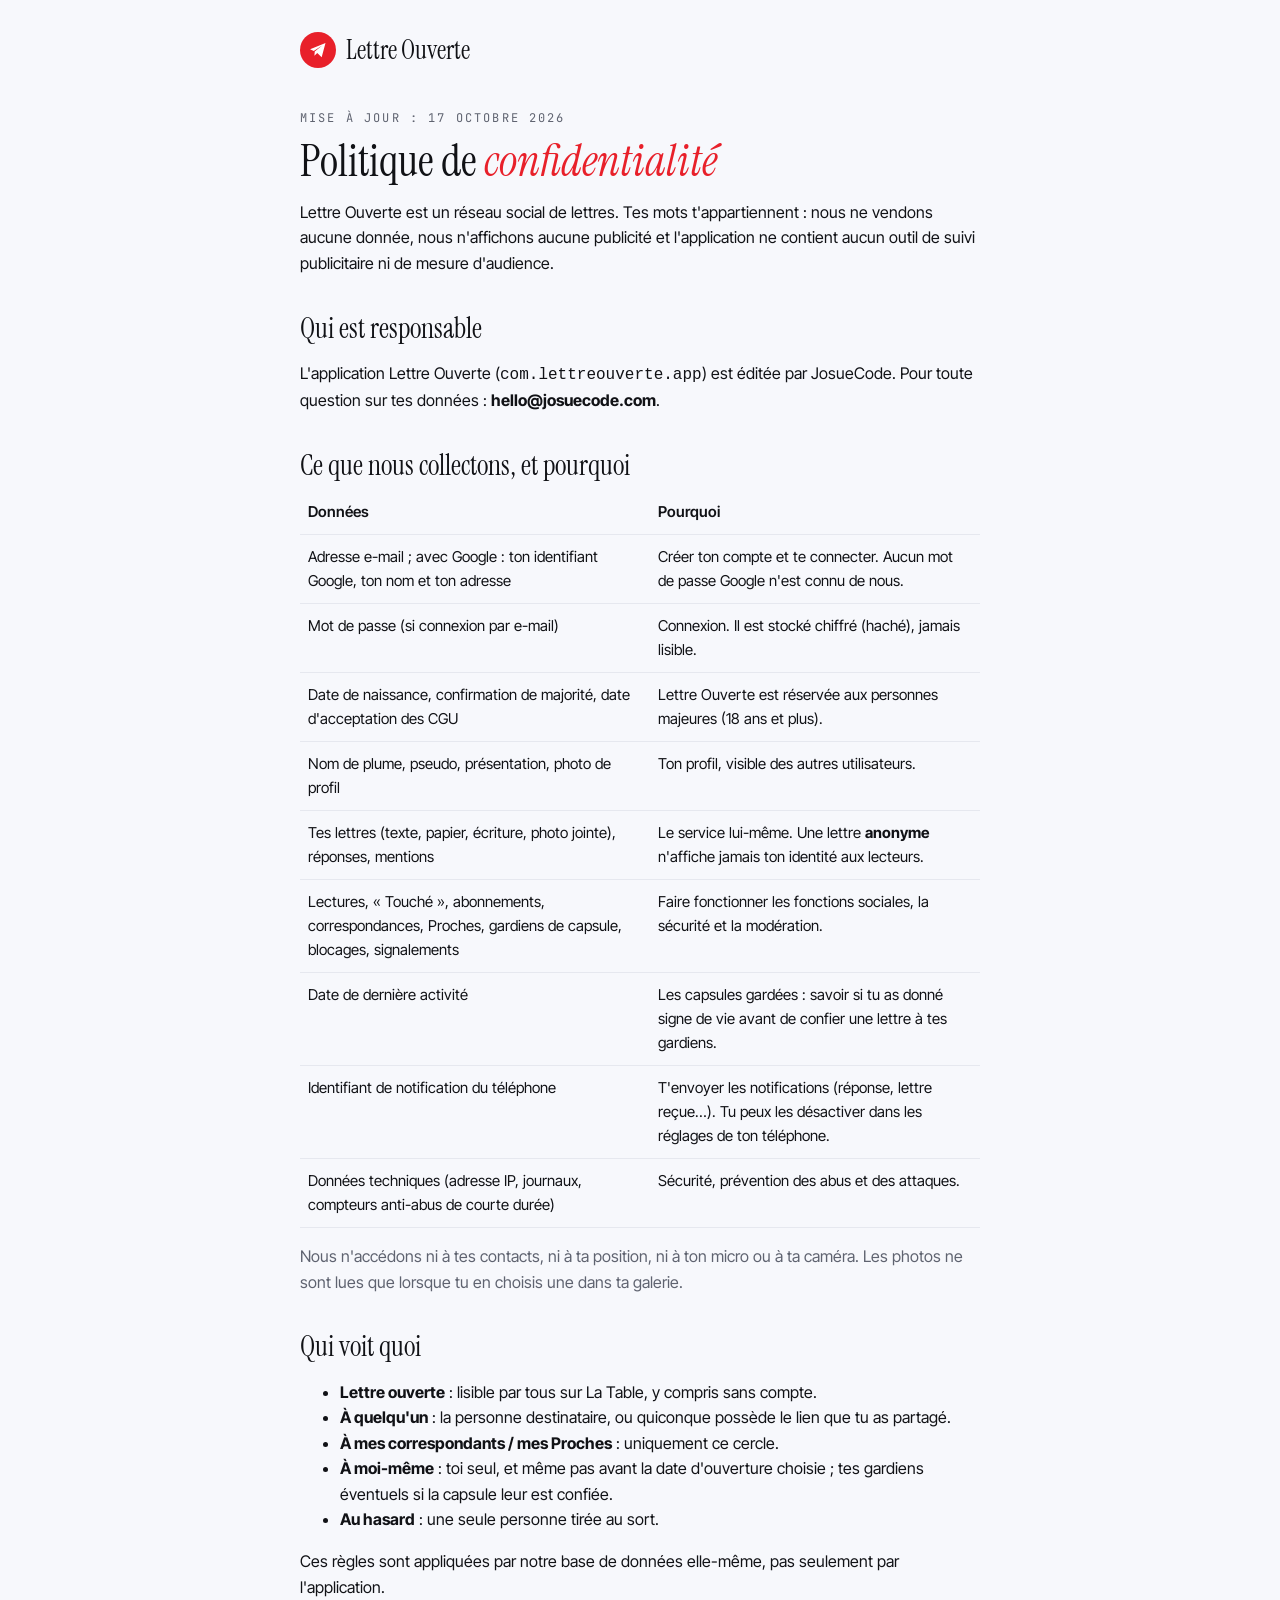
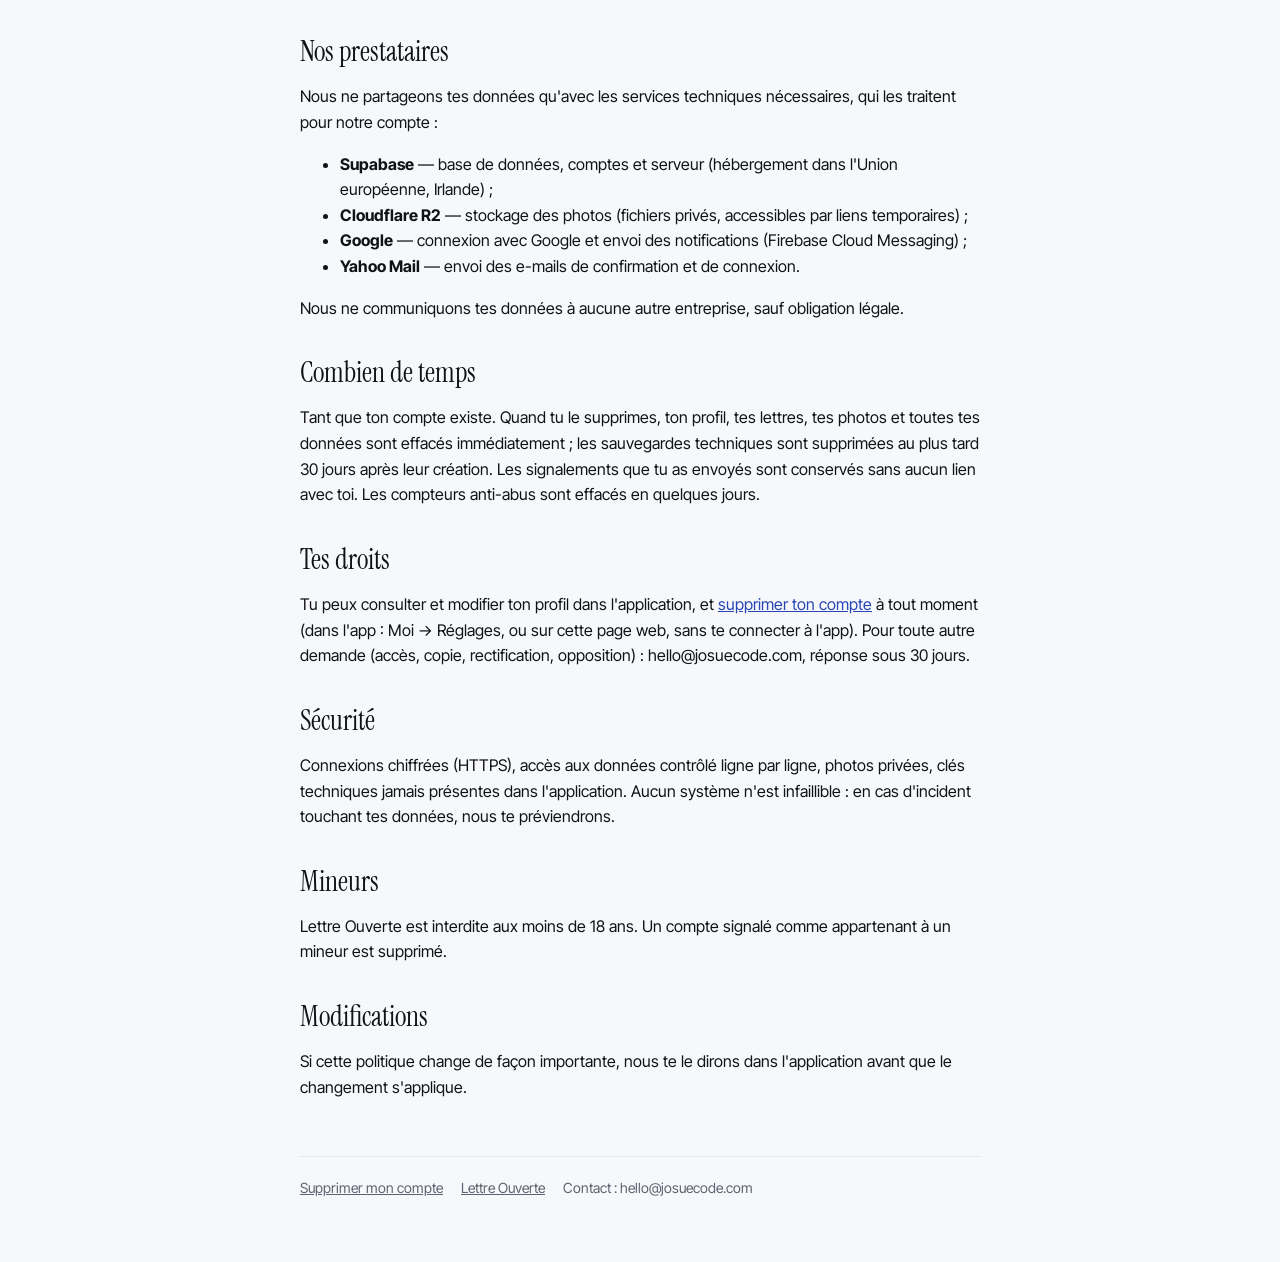
==== confidentialite.html @ 9f2126da "Pages web : confidentialité et suppression de compte sans l'app (code par e-mail) Co-Authored-By: Cl" ====
<!doctype html>
<html lang="fr">
<head>
<meta charset="utf-8">
<meta name="viewport" content="width=device-width, initial-scale=1">
<title>Confidentialité — Lettre Ouverte</title>
<meta name="description" content="Politique de confidentialité de Lettre Ouverte : données collectées, usages, partage, conservation et droits.">
<link rel="icon" href="favicon.png">
<link rel="preconnect" href="https://fonts.googleapis.com">
<link rel="preconnect" href="https://fonts.gstatic.com" crossorigin>
<link href="https://fonts.googleapis.com/css2?family=Instrument+Serif&family=Inter+Tight:wght@400;600&family=JetBrains+Mono&display=swap" rel="stylesheet">
<link rel="stylesheet" href="style.css">
</head>
<body>
<div class="wrap">
  <header>
    <a href="./"><span class="mark"><svg viewBox="0 0 24 24"><path d="M2.5 11.2 21 3.5l-4.6 17.2-5.3-5.1-3.4 3.2.4-4.9L17 6.6 6.9 13.1z"/></svg></span><span class="brand">Lettre Ouverte</span></a>
  </header>

  <span class="postal">Mise à jour : 17 octobre 2026</span>
  <h1>Politique de <em>confidentialité</em></h1>
  <p>Lettre Ouverte est un réseau social de lettres. Tes mots t'appartiennent : nous ne vendons aucune donnée, nous n'affichons aucune publicité et l'application ne contient aucun outil de suivi publicitaire ni de mesure d'audience.</p>

  <h2>Qui est responsable</h2>
  <p>L'application Lettre Ouverte (<code>com.lettreouverte.app</code>) est éditée par JosueCode. Pour toute question sur tes données : <b>hello@josuecode.com</b>.</p>

  <h2>Ce que nous collectons, et pourquoi</h2>
  <div class="table"><table>
    <tr><th>Données</th><th>Pourquoi</th></tr>
    <tr><td>Adresse e-mail ; avec Google : ton identifiant Google, ton nom et ton adresse</td><td>Créer ton compte et te connecter. Aucun mot de passe Google n'est connu de nous.</td></tr>
    <tr><td>Mot de passe (si connexion par e-mail)</td><td>Connexion. Il est stocké chiffré (haché), jamais lisible.</td></tr>
    <tr><td>Date de naissance, confirmation de majorité, date d'acceptation des CGU</td><td>Lettre Ouverte est réservée aux personnes majeures (18 ans et plus).</td></tr>
    <tr><td>Nom de plume, pseudo, présentation, photo de profil</td><td>Ton profil, visible des autres utilisateurs.</td></tr>
    <tr><td>Tes lettres (texte, papier, écriture, photo jointe), réponses, mentions</td><td>Le service lui-même. Une lettre <b>anonyme</b> n'affiche jamais ton identité aux lecteurs.</td></tr>
    <tr><td>Lectures, « Touché », abonnements, correspondances, Proches, gardiens de capsule, blocages, signalements</td><td>Faire fonctionner les fonctions sociales, la sécurité et la modération.</td></tr>
    <tr><td>Date de dernière activité</td><td>Les capsules gardées : savoir si tu as donné signe de vie avant de confier une lettre à tes gardiens.</td></tr>
    <tr><td>Identifiant de notification du téléphone</td><td>T'envoyer les notifications (réponse, lettre reçue…). Tu peux les désactiver dans les réglages de ton téléphone.</td></tr>
    <tr><td>Données techniques (adresse IP, journaux, compteurs anti-abus de courte durée)</td><td>Sécurité, prévention des abus et des attaques.</td></tr>
  </table></div>
  <p class="muted">Nous n'accédons ni à tes contacts, ni à ta position, ni à ton micro ou à ta caméra. Les photos ne sont lues que lorsque tu en choisis une dans ta galerie.</p>

  <h2>Qui voit quoi</h2>
  <ul>
    <li><b>Lettre ouverte</b> : lisible par tous sur La Table, y compris sans compte.</li>
    <li><b>À quelqu'un</b> : la personne destinataire, ou quiconque possède le lien que tu as partagé.</li>
    <li><b>À mes correspondants / mes Proches</b> : uniquement ce cercle.</li>
    <li><b>À moi-même</b> : toi seul, et même pas avant la date d'ouverture choisie ; tes gardiens éventuels si la capsule leur est confiée.</li>
    <li><b>Au hasard</b> : une seule personne tirée au sort.</li>
  </ul>
  <p>Ces règles sont appliquées par notre base de données elle-même, pas seulement par l'application.</p>

  <h2>Nos prestataires</h2>
  <p>Nous ne partageons tes données qu'avec les services techniques nécessaires, qui les traitent pour notre compte :</p>
  <ul>
    <li><b>Supabase</b> — base de données, comptes et serveur (hébergement dans l'Union européenne, Irlande) ;</li>
    <li><b>Cloudflare R2</b> — stockage des photos (fichiers privés, accessibles par liens temporaires) ;</li>
    <li><b>Google</b> — connexion avec Google et envoi des notifications (Firebase Cloud Messaging) ;</li>
    <li><b>Yahoo Mail</b> — envoi des e-mails de confirmation et de connexion.</li>
  </ul>
  <p>Nous ne communiquons tes données à aucune autre entreprise, sauf obligation légale.</p>

  <h2>Combien de temps</h2>
  <p>Tant que ton compte existe. Quand tu le supprimes, ton profil, tes lettres, tes photos et toutes tes données sont effacés immédiatement ; les sauvegardes techniques sont supprimées au plus tard 30 jours après leur création. Les signalements que tu as envoyés sont conservés sans aucun lien avec toi. Les compteurs anti-abus sont effacés en quelques jours.</p>

  <h2>Tes droits</h2>
  <p>Tu peux consulter et modifier ton profil dans l'application, et <a href="supprimer-mon-compte">supprimer ton compte</a> à tout moment (dans l'app : Moi → Réglages, ou sur cette page web, sans te connecter à l'app). Pour toute autre demande (accès, copie, rectification, opposition) : hello@josuecode.com, réponse sous 30 jours.</p>

  <h2>Sécurité</h2>
  <p>Connexions chiffrées (HTTPS), accès aux données contrôlé ligne par ligne, photos privées, clés techniques jamais présentes dans l'application. Aucun système n'est infaillible : en cas d'incident touchant tes données, nous te préviendrons.</p>

  <h2>Mineurs</h2>
  <p>Lettre Ouverte est interdite aux moins de 18 ans. Un compte signalé comme appartenant à un mineur est supprimé.</p>

  <h2>Modifications</h2>
  <p>Si cette politique change de façon importante, nous te le dirons dans l'application avant que le changement s'applique.</p>

  <footer>
    <a href="supprimer-mon-compte">Supprimer mon compte</a>
    <a href="./">Lettre Ouverte</a>
    <span>Contact : hello@josuecode.com</span>
  </footer>
</div>
</body>
</html>
---- style.css ----
:root {
  --bg: #f7f8fc;
  --surface: #ffffff;
  --text: #111216;
  --muted: #5f6370;
  --faint: #9a9daa;
  --line: #e6e8ef;
  --accent: #e8202a;
  --ink: #2846b4;
  color-scheme: light;
}
@media (prefers-color-scheme: dark) {
  :root {
    --bg: #14110e;
    --surface: #1c1915;
    --text: #f2ebe0;
    --muted: #b8ad9c;
    --faint: #7d7364;
    --line: #2e2923;
    --accent: #ff4d55;
    --ink: #9fb2ff;
    color-scheme: dark;
  }
}
* { box-sizing: border-box; }
body {
  margin: 0;
  background: var(--bg);
  color: var(--text);
  font: 16px/1.6 "Inter Tight", system-ui, -apple-system, "Segoe UI", Roboto, sans-serif;
}
.wrap { max-width: 720px; margin: 0 auto; padding: 32px 20px 64px; }
header { display: flex; align-items: center; gap: 12px; margin-bottom: 36px; }
header a { color: inherit; text-decoration: none; display: flex; align-items: center; gap: 10px; }
.mark { width: 36px; height: 36px; border-radius: 50%; background: var(--accent); display: grid; place-items: center; }
.mark svg { width: 20px; height: 20px; fill: #fff; }
.brand { font: 26px/1 "Instrument Serif", Georgia, serif; }
.postal { font: 12px/1.4 "JetBrains Mono", ui-monospace, monospace; letter-spacing: 0.18em; text-transform: uppercase; color: var(--muted); }
h1 { font: 44px/1.05 "Instrument Serif", Georgia, serif; margin: 8px 0 16px; font-weight: 400; }
h1 em { color: var(--accent); }
h2 { font: 28px/1.15 "Instrument Serif", Georgia, serif; font-weight: 400; margin: 36px 0 8px; }
p, li { color: var(--text); }
.muted { color: var(--muted); }
a { color: var(--ink); }
.card { background: var(--surface); border: 1px solid var(--line); border-radius: 20px; padding: 22px; margin: 22px 0; }
label { display: block; font-size: 13px; color: var(--muted); margin: 0 0 6px; }
input[type=email], input[type=text] {
  width: 100%; padding: 14px 16px; font: inherit; font-size: 17px; color: var(--text);
  background: var(--bg); border: 1px solid var(--line); border-radius: 14px; outline: none;
}
input:focus { border-color: var(--text); }
.code { letter-spacing: 0.4em; text-align: center; font-family: "JetBrains Mono", ui-monospace, monospace; }
button {
  appearance: none; border: 0; border-radius: 999px; padding: 14px 22px; margin-top: 14px; width: 100%;
  font: 600 16px/1 "Inter Tight", system-ui, sans-serif; background: var(--accent); color: #fff; cursor: pointer;
}
button.ghost { background: transparent; color: var(--muted); border: 1px solid var(--line); }
button:disabled { opacity: 0.55; cursor: default; }
.check { display: flex; gap: 10px; align-items: flex-start; margin-top: 16px; font-size: 15px; }
.check input { margin-top: 4px; width: 18px; height: 18px; accent-color: var(--accent); }
.msg { margin-top: 14px; font-size: 15px; }
.msg.err { color: var(--accent); }
.steps { counter-reset: s; list-style: none; padding: 0; }
.steps li { counter-increment: s; padding-left: 34px; position: relative; margin: 10px 0; }
.steps li::before {
  content: counter(s); position: absolute; left: 0; top: 1px; width: 24px; height: 24px; border-radius: 50%;
  border: 1px solid var(--line); font: 12px/22px "JetBrains Mono", monospace; text-align: center; color: var(--muted);
}
table { width: 100%; border-collapse: collapse; font-size: 15px; }
td, th { text-align: left; vertical-align: top; padding: 10px 8px; border-bottom: 1px solid var(--line); }
th { font-weight: 600; }
.table { overflow-x: auto; }
footer { margin-top: 56px; padding-top: 20px; border-top: 1px solid var(--line); font-size: 14px; color: var(--muted); display: flex; gap: 18px; flex-wrap: wrap; }
footer a { color: var(--muted); }
[hidden] { display: none !important; }
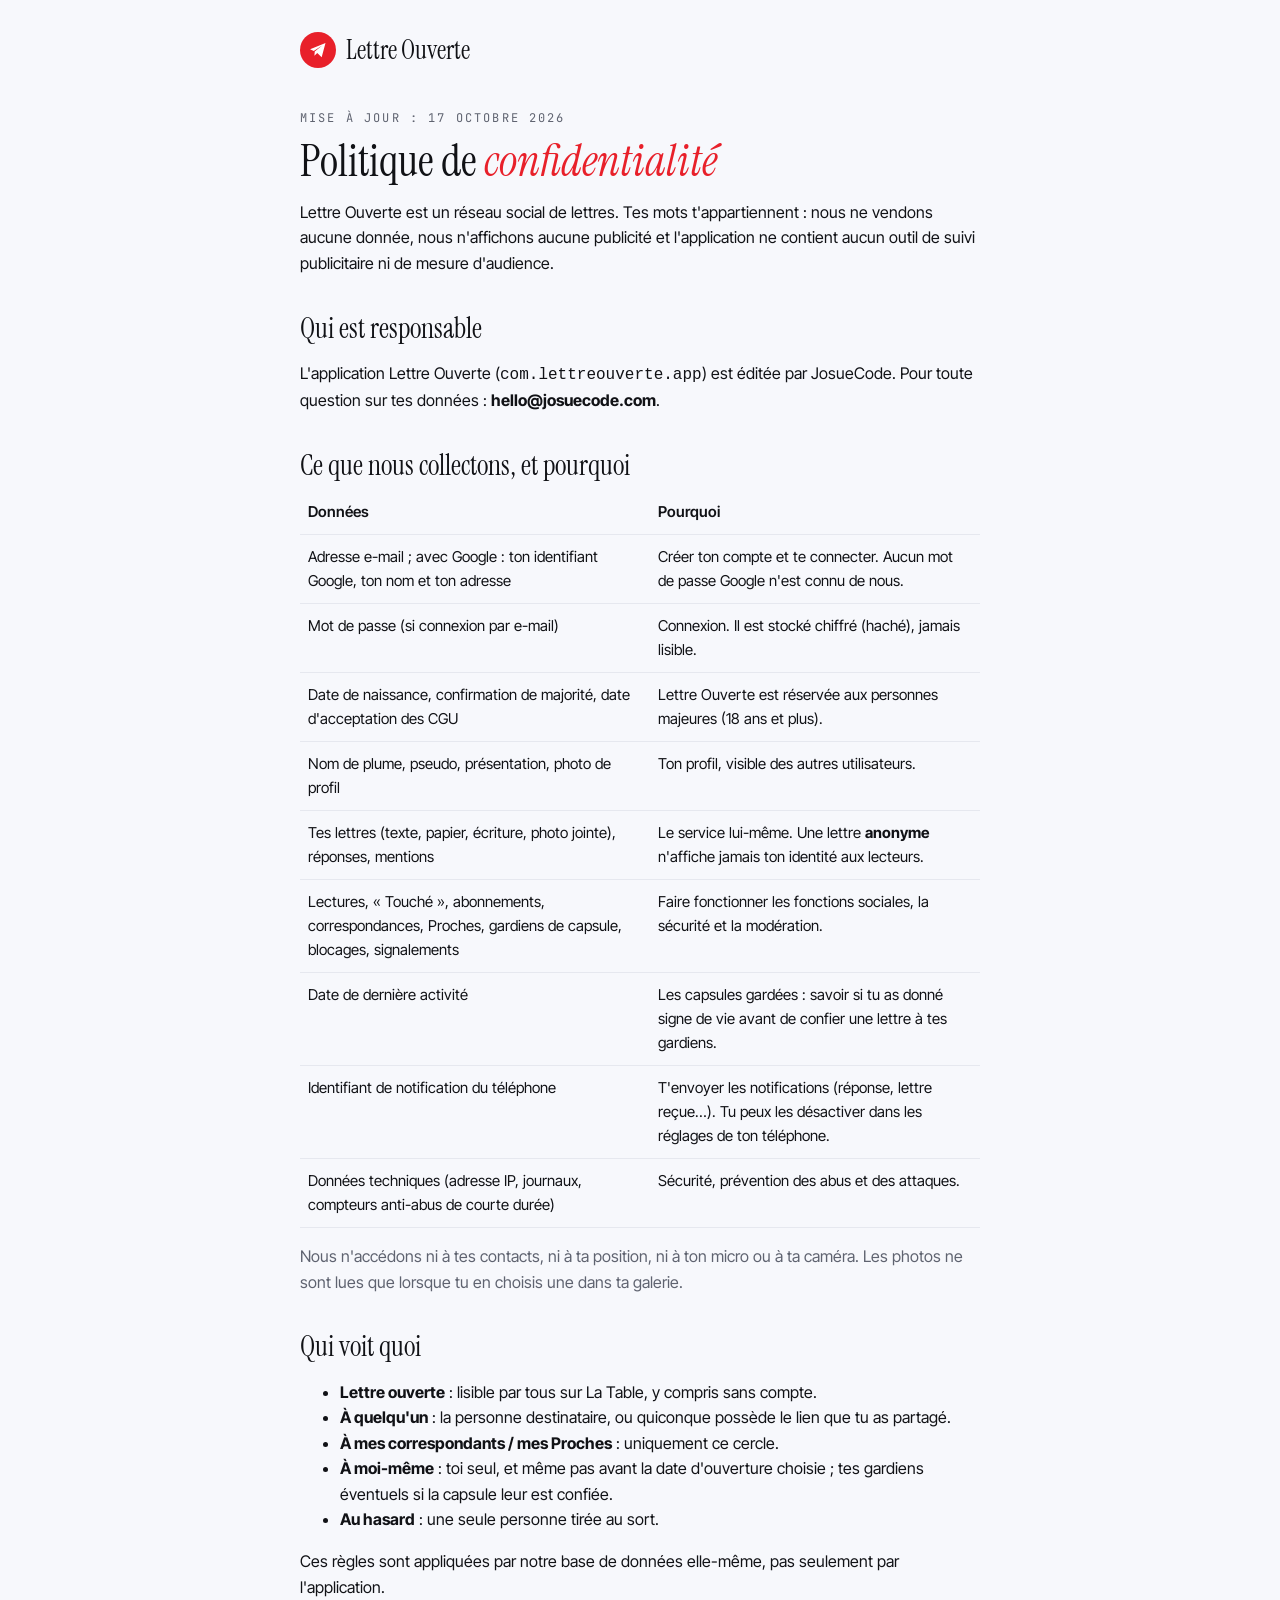
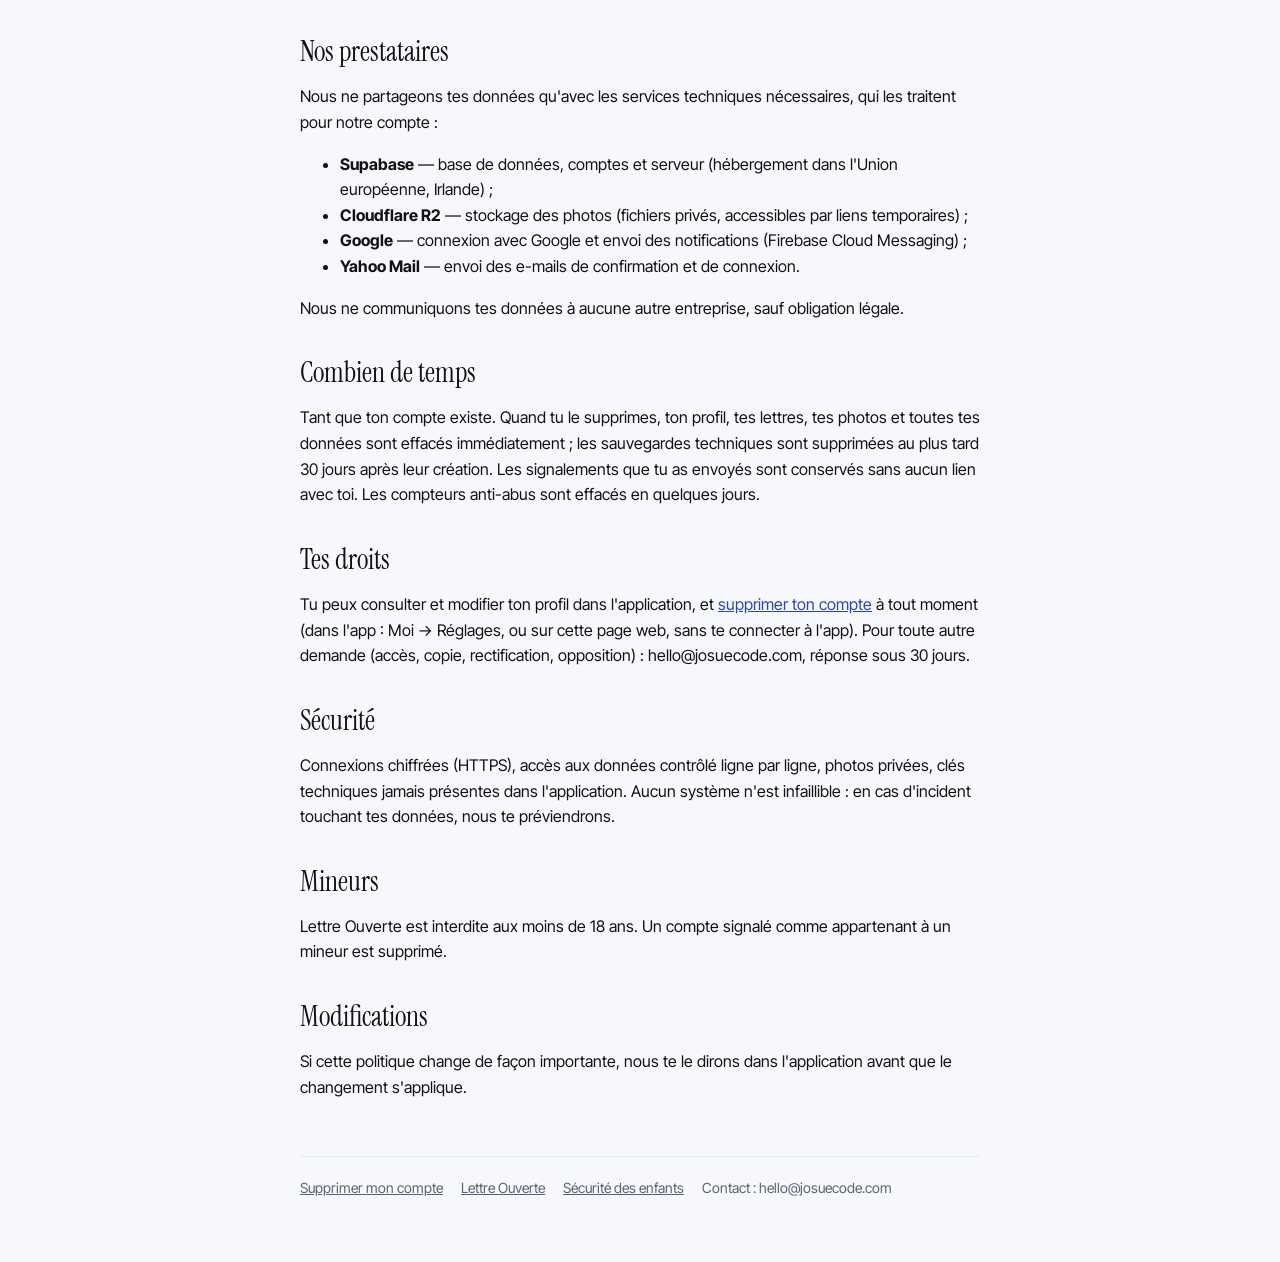
==== commit 531fda53: "Signalements réparés (V20, motif mineur, réponses, alerte admins) ; page Sécurité des enfants Co-Aut" ====
--- a/confidentialite.html
+++ b/confidentialite.html
@@ -77,6 +77,7 @@
   <footer>
     <a href="supprimer-mon-compte">Supprimer mon compte</a>
     <a href="./">Lettre Ouverte</a>
+    <a href="securite-des-enfants">Sécurité des enfants</a>
     <span>Contact : hello@josuecode.com</span>
   </footer>
 </div>
